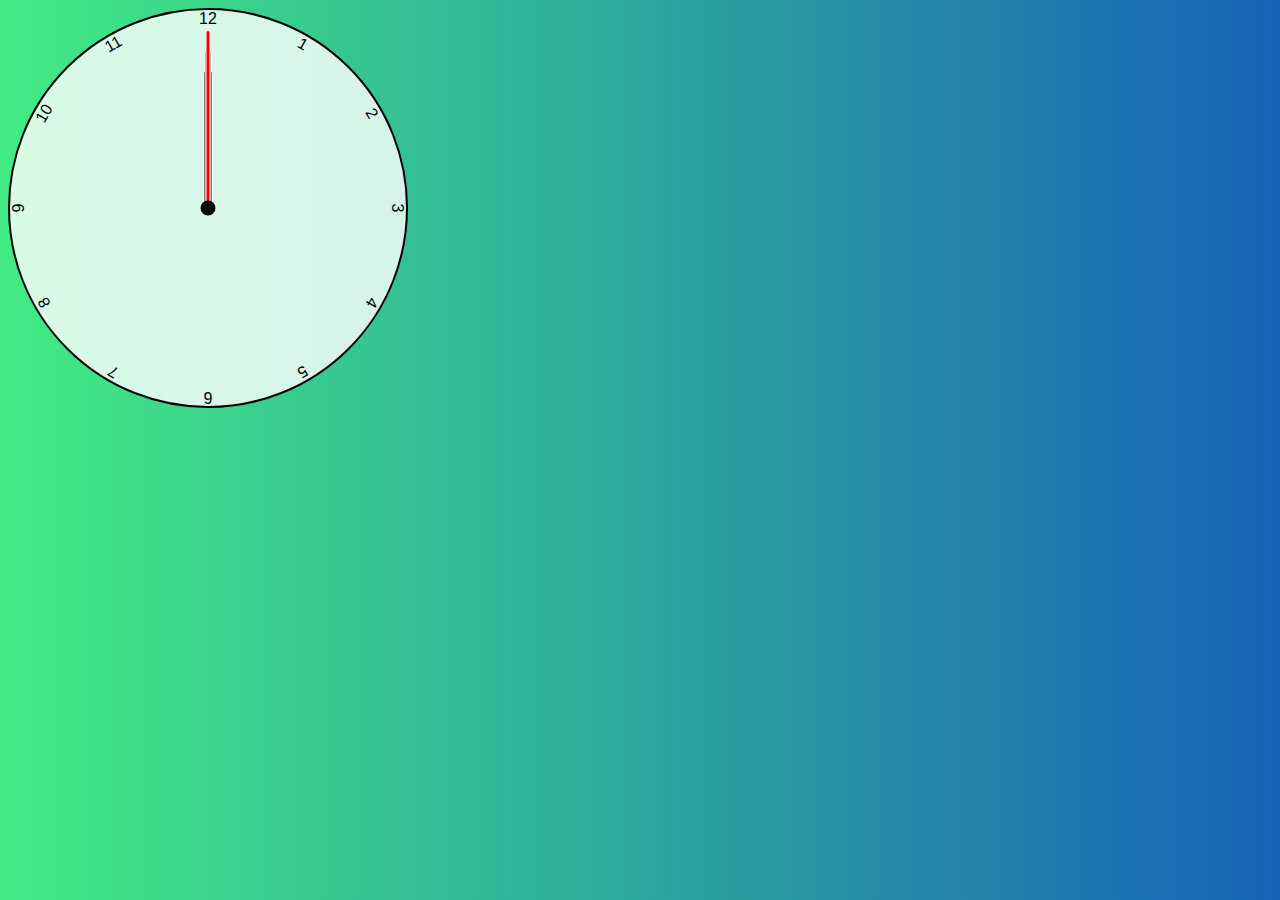
==== JavaScript_Learning/Examples/Clock/Clock.html @ 47b793ac "updated js files" ====
<!DOCTYPE html>
<html lang="en">
<head>
    <meta charset="UTF-8">
    <meta http-equiv="X-UA-Compatible" content="IE=edge">
    <meta name="viewport" content="width=device-width, initial-scale=1.0">
    <title>Clock</title>
    <link rel="stylesheet" href="Clock.css">
    <script src="Clock.js"></script>
</head>
<body>
    <div class="clock">
        <div class="hand hour"></div>
        <div class="hand minute"></div>
        <div class="hand second"></div>
       <div class="number number1">1</div>
       <div class="number number2">2</div>
       <div class="number number3">3</div>
       <div class="number number4">4</div>
       <div class="number number5">5</div>
       <div class="number number6">6</div>
       <div class="number number7">7</div>
       <div class="number number8">8</div>
       <div class="number number9">9</div>
       <div class="number number10">10</div>
       <div class="number number11">11</div>
       <div class="number number12">12</div>


    </div>
</body>
</html>
---- JavaScript_Learning/Examples/Clock/Clock.css ----
*
{
    box-sizing: border-box;
    font-family: sans-serif;
}
body{
    background: linear-gradient(to right,rgb(66, 235, 131),rgb(24, 99, 184));
}
.clock
{
    width: 400px;
    height: 400px;
    background-color: rgba(255,255,255,.8);
    border-radius: 50%;
    border: 2px solid black;
    position: relative;
}
.clock .number
{
    --rotation:0;
    position: absolute;
    width: 100%;
    height: 100%;
    text-align: center;
    transform: rotate(var(--rotation));
   
}

.clock .number1{--rotation:30deg;}
.clock .number2{--rotation:60deg;}
.clock .number3{--rotation:90deg;}
.clock .number4{--rotation:120deg;}
.clock .number5{--rotation:150deg;}
.clock .number6{--rotation:180deg;}
.clock .number7{--rotation:210deg;}
.clock .number8{--rotation:240deg;}
.clock .number9{--rotation:270deg;}
.clock .number10{--rotation:300deg;}
.clock .number11{--rotation:330deg;}

.clock .hand
{
    --rotation:0;
    position: absolute;
    bottom: 50%;
    left: 50%;
    /* width: 10px;
    height: 50%;
    background-color: black; */
    border: 1px solid white;
    border-top-left-radius: 10px;
    border-top-right-radius: 10px;
    transform-origin: bottom;
    z-index: 10;
    transform: translateX(-50%) rotate(calc(var(--rotation)* 1deg));
}

.clock::after{
    content: '';
    position: absolute;
    background-color: black;
    z-index: 11;
    width: 15px;
    height: 15px;
    top: 50%;
    left: 50%;
    transform: translate(-50%,-50%);
    border-radius: 50%;
}
.clock .hand.second
{
    width: 5px;
    height: 45%;
    background-color: red;
}
.clock .hand.minute
{
    width: 7px;
    height: 40%;
    background-color: black;
}
.clock .hand.hour
{
    width: 10px;
    height: 35%;
    background-color: black;
}
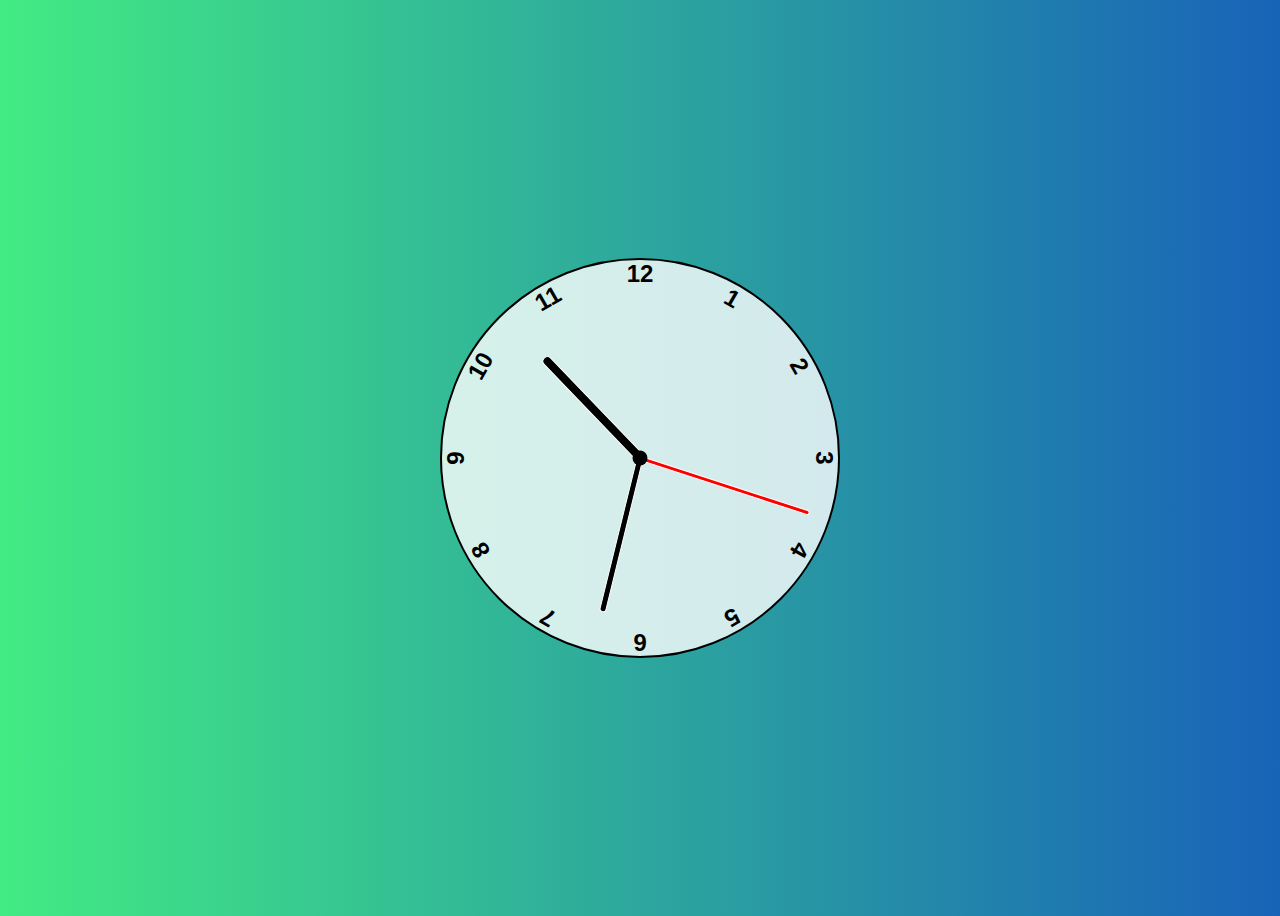
==== commit 3205fa63: "updated js files" ====
--- a/JavaScript_Learning/Examples/Clock/Clock.html
+++ b/JavaScript_Learning/Examples/Clock/Clock.html
@@ -6,13 +6,13 @@
     <meta name="viewport" content="width=device-width, initial-scale=1.0">
     <title>Clock</title>
     <link rel="stylesheet" href="Clock.css">
-    <script src="Clock.js"></script>
+    <script defer src="Clock.js"></script>
 </head>
 <body>
     <div class="clock">
-        <div class="hand hour"></div>
-        <div class="hand minute"></div>
-        <div class="hand second"></div>
+        <div class="hand hour" data-hour-hand></div>
+        <div class="hand minute" data-minutes-hand></div>
+        <div class="hand second" data-second-hand></div>
        <div class="number number1">1</div>
        <div class="number number2">2</div>
        <div class="number number3">3</div>
@@ -29,4 +29,30 @@
 
     </div>
 </body>
-</html>+</html>
+
+
+
+
+
+
+
+
+
+
+
+
+
+
+
+
+
+
+
+
+
+
+
+
+
+
--- a/JavaScript_Learning/Examples/Clock/Clock.css
+++ b/JavaScript_Learning/Examples/Clock/Clock.css
@@ -5,6 +5,11 @@
 }
 body{
     background: linear-gradient(to right,rgb(66, 235, 131),rgb(24, 99, 184));
+    display: flex;
+    justify-content: center;
+    align-items: center;
+    min-height: 100vh;
+    overflow: hidden;
 }
 .clock
 {
@@ -23,6 +28,8 @@
     height: 100%;
     text-align: center;
     transform: rotate(var(--rotation));
+    font-size: 1.5rem;
+    font-weight: bold;
    
 }
 
